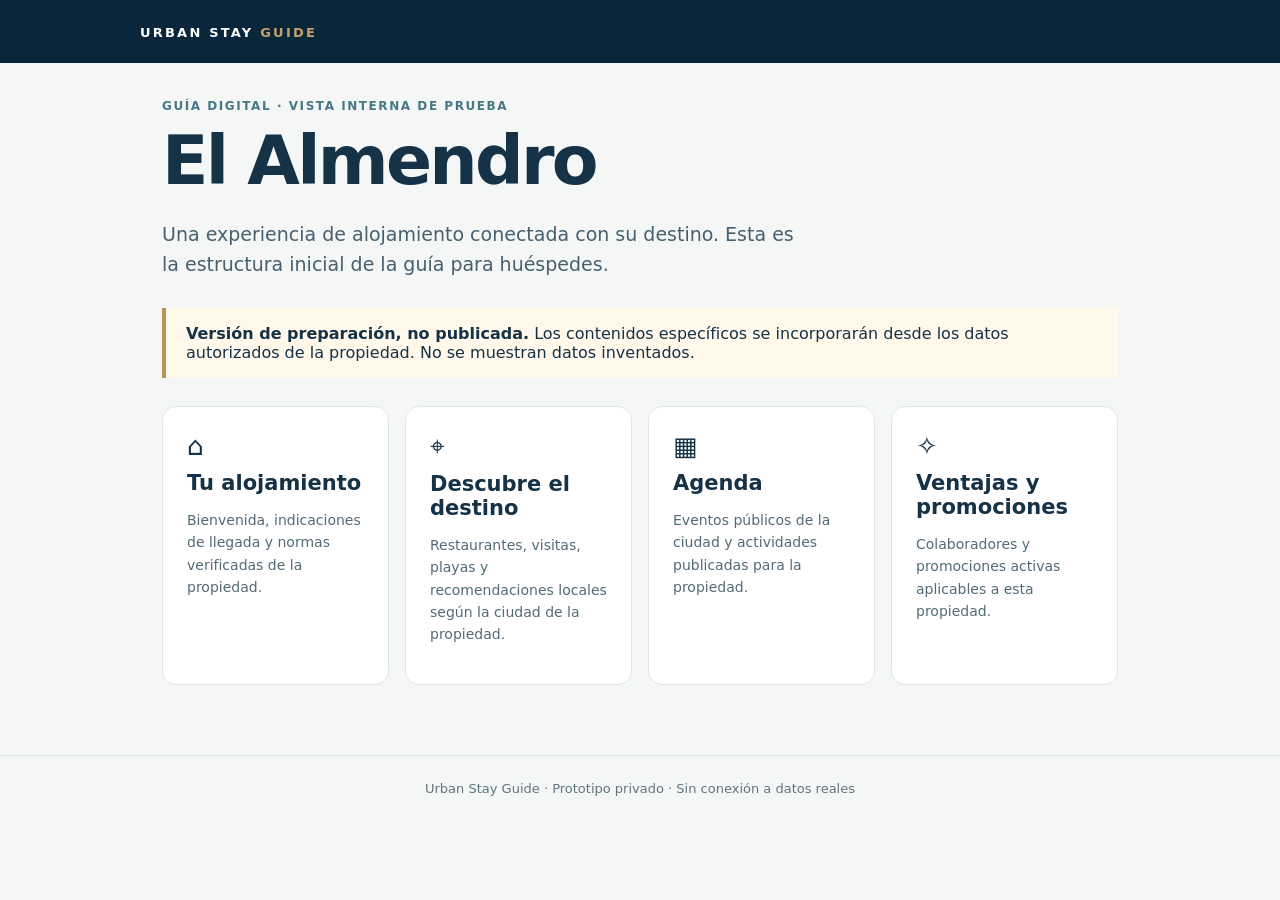
==== guest-guide/el-almendro/index.html @ a0e45cd2 "Add isolated El Almendro guest guide prototype" ====
<!doctype html>
<html lang="es"><head><meta charset="utf-8"><meta name="viewport" content="width=device-width,initial-scale=1">
<meta name="theme-color" content="#09263a"><meta name="robots" content="noindex,nofollow">
<title>El Almendro | Urban Stay Guide · Vista de prueba</title>
<style>
:root{font-family:system-ui,-apple-system,Segoe UI,sans-serif;color:#153247;background:#f5f7f7}*{box-sizing:border-box}body{margin:0}header{background:#09263a;color:white;padding:22px max(22px,calc((100vw - 1000px)/2))}header b{letter-spacing:.17em;font-size:13px}main{max-width:1000px;margin:auto;padding:36px 22px 70px}.eyebrow{color:#477787;text-transform:uppercase;letter-spacing:.13em;font-size:12px;font-weight:700}h1{font-size:clamp(38px,7vw,68px);margin:8px 0 14px;letter-spacing:-.04em}p{line-height:1.6}.lead{max-width:650px;color:#456070;font-size:19px}.notice{padding:16px 20px;border-left:4px solid #bb9257;background:#fff8eb;margin:28px 0}.grid{display:grid;grid-template-columns:repeat(auto-fit,minmax(220px,1fr));gap:16px;margin-top:28px}.card{background:white;border:1px solid #dfe6e9;border-radius:14px;padding:24px;min-height:180px}.card h2{margin:10px 0;font-size:21px}.card p{color:#526b77;font-size:14px}.card span{font-size:26px}footer{border-top:1px solid #dfe6e9;padding:25px;color:#60747e;text-align:center;font-size:13px}
</style></head><body>
<header><b>URBAN STAY <span style="color:#c4a06c">GUIDE</span></b></header>
<main><div class="eyebrow">Guía digital · Vista interna de prueba</div><h1>El Almendro</h1>
<p class="lead">Una experiencia de alojamiento conectada con su destino. Esta es la estructura inicial de la guía para huéspedes.</p>
<div class="notice"><strong>Versión de preparación, no publicada.</strong> Los contenidos específicos se incorporarán desde los datos autorizados de la propiedad. No se muestran datos inventados.</div>
<div class="grid">
<section class="card"><span>⌂</span><h2>Tu alojamiento</h2><p>Bienvenida, indicaciones de llegada y normas verificadas de la propiedad.</p></section>
<section class="card"><span>⌖</span><h2>Descubre el destino</h2><p>Restaurantes, visitas, playas y recomendaciones locales según la ciudad de la propiedad.</p></section>
<section class="card"><span>▦</span><h2>Agenda</h2><p>Eventos públicos de la ciudad y actividades publicadas para la propiedad.</p></section>
<section class="card"><span>✧</span><h2>Ventajas y promociones</h2><p>Colaboradores y promociones activas aplicables a esta propiedad.</p></section>
</div></main><footer>Urban Stay Guide · Prototipo privado · Sin conexión a datos reales</footer>
</body></html>
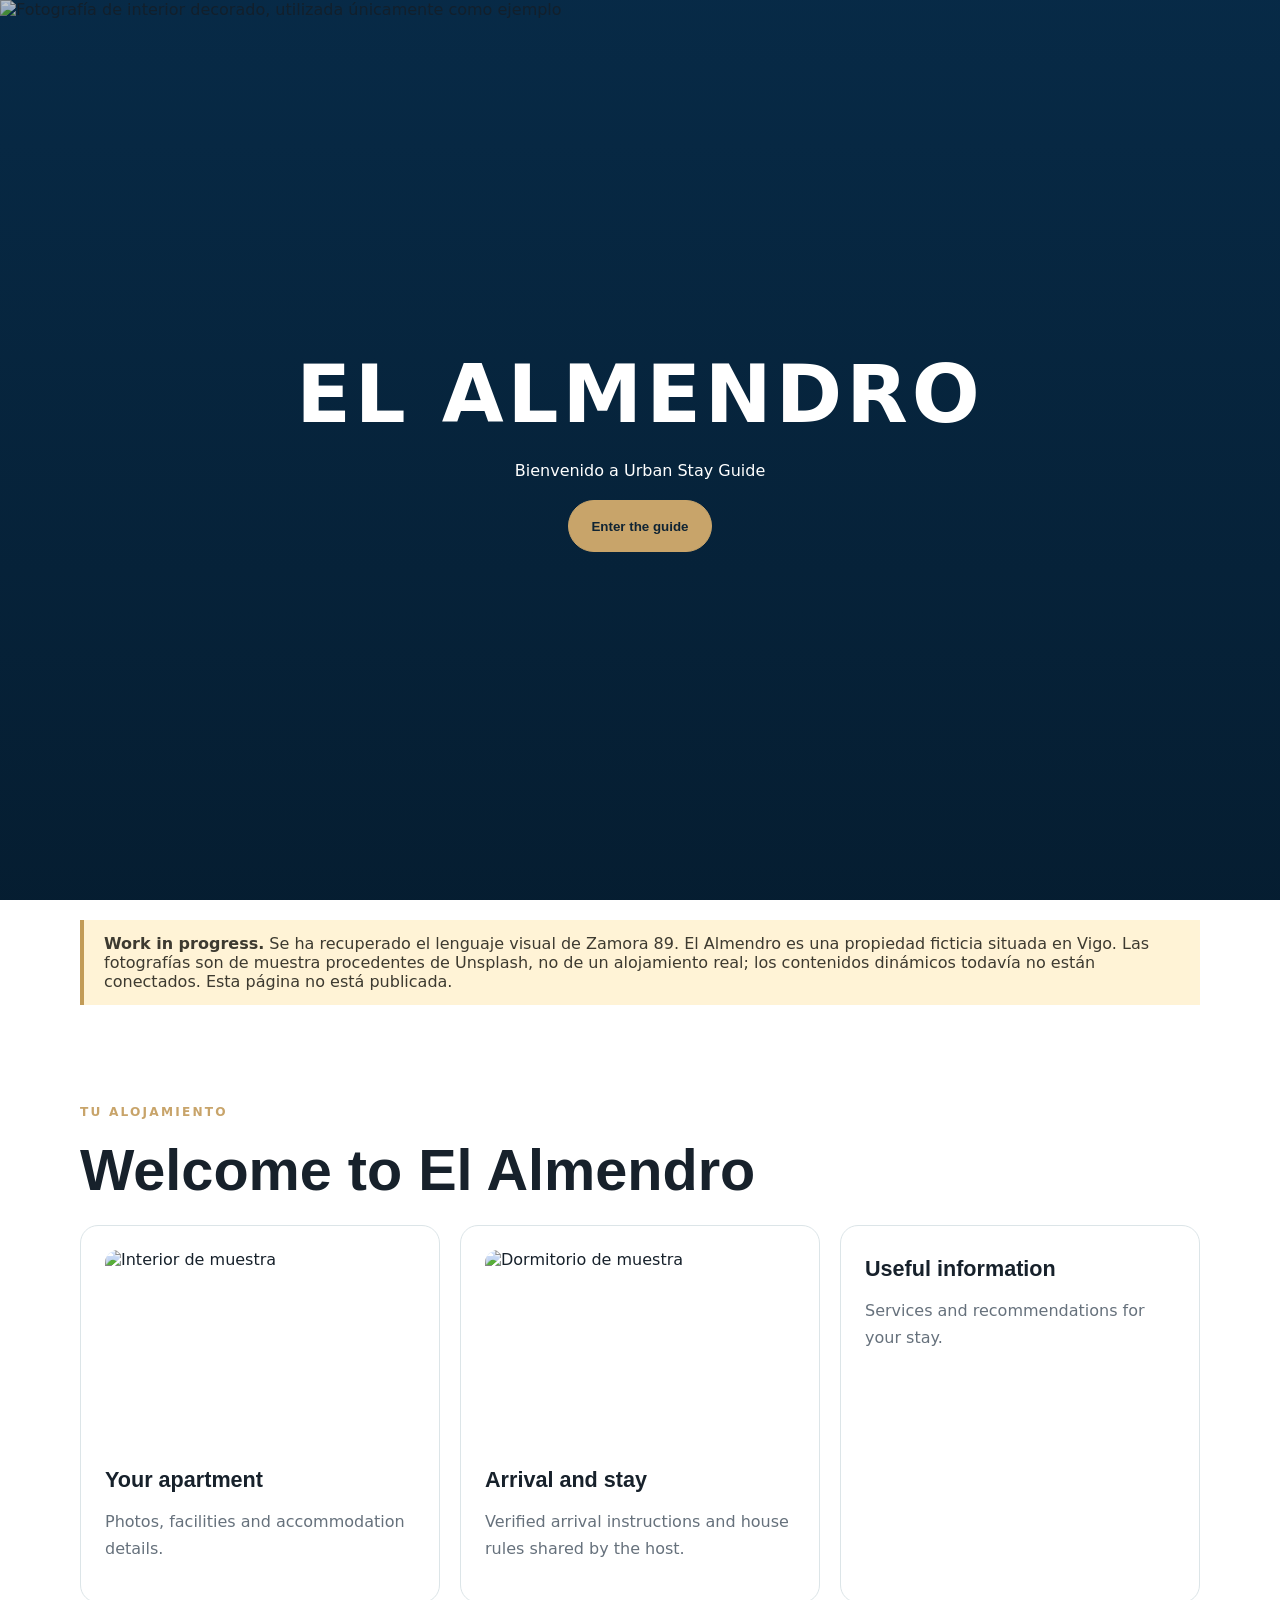
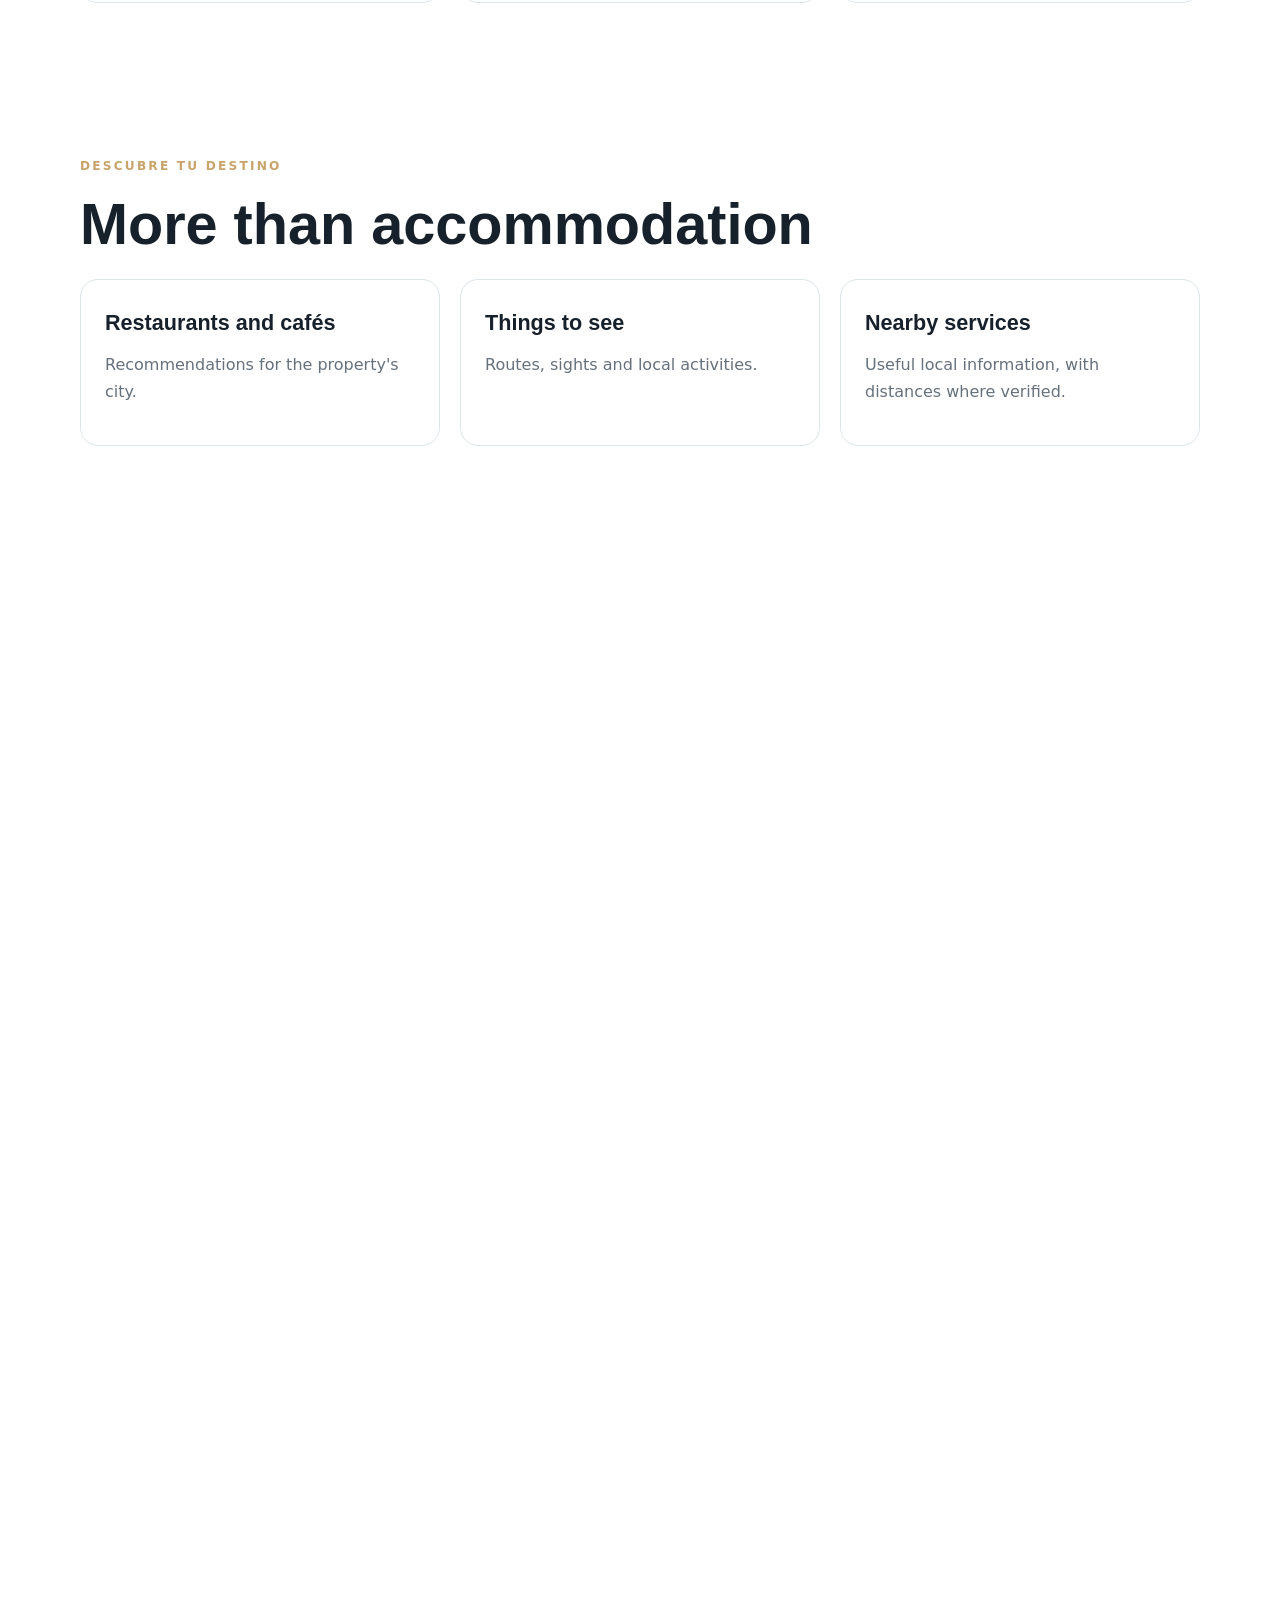
==== commit 0d7ea220: "Use approved El Almendro visual design as folder entrypoint for future property URL" ====
--- a/guest-guide/el-almendro/index.html
+++ b/guest-guide/el-almendro/index.html
@@ -1,18 +1,18 @@
 <!doctype html>
-<html lang="es"><head><meta charset="utf-8"><meta name="viewport" content="width=device-width,initial-scale=1">
-<meta name="theme-color" content="#09263a"><meta name="robots" content="noindex,nofollow">
-<title>El Almendro | Urban Stay Guide · Vista de prueba</title>
-<style>
-:root{font-family:system-ui,-apple-system,Segoe UI,sans-serif;color:#153247;background:#f5f7f7}*{box-sizing:border-box}body{margin:0}header{background:#09263a;color:white;padding:22px max(22px,calc((100vw - 1000px)/2))}header b{letter-spacing:.17em;font-size:13px}main{max-width:1000px;margin:auto;padding:36px 22px 70px}.eyebrow{color:#477787;text-transform:uppercase;letter-spacing:.13em;font-size:12px;font-weight:700}h1{font-size:clamp(38px,7vw,68px);margin:8px 0 14px;letter-spacing:-.04em}p{line-height:1.6}.lead{max-width:650px;color:#456070;font-size:19px}.notice{padding:16px 20px;border-left:4px solid #bb9257;background:#fff8eb;margin:28px 0}.grid{display:grid;grid-template-columns:repeat(auto-fit,minmax(220px,1fr));gap:16px;margin-top:28px}.card{background:white;border:1px solid #dfe6e9;border-radius:14px;padding:24px;min-height:180px}.card h2{margin:10px 0;font-size:21px}.card p{color:#526b77;font-size:14px}.card span{font-size:26px}footer{border-top:1px solid #dfe6e9;padding:25px;color:#60747e;text-align:center;font-size:13px}
-</style></head><body>
-<header><b>URBAN STAY <span style="color:#c4a06c">GUIDE</span></b></header>
-<main><div class="eyebrow">Guía digital · Vista interna de prueba</div><h1>El Almendro</h1>
-<p class="lead">Una experiencia de alojamiento conectada con su destino. Esta es la estructura inicial de la guía para huéspedes.</p>
-<div class="notice"><strong>Versión de preparación, no publicada.</strong> Los contenidos específicos se incorporarán desde los datos autorizados de la propiedad. No se muestran datos inventados.</div>
-<div class="grid">
-<section class="card"><span>⌂</span><h2>Tu alojamiento</h2><p>Bienvenida, indicaciones de llegada y normas verificadas de la propiedad.</p></section>
-<section class="card"><span>⌖</span><h2>Descubre el destino</h2><p>Restaurantes, visitas, playas y recomendaciones locales según la ciudad de la propiedad.</p></section>
-<section class="card"><span>▦</span><h2>Agenda</h2><p>Eventos públicos de la ciudad y actividades publicadas para la propiedad.</p></section>
-<section class="card"><span>✧</span><h2>Ventajas y promociones</h2><p>Colaboradores y promociones activas aplicables a esta propiedad.</p></section>
-</div></main><footer>Urban Stay Guide · Prototipo privado · Sin conexión a datos reales</footer>
-</body></html>+<html lang="es" data-property-slug="el-almendro"><head><meta charset="utf-8"><meta name="viewport" content="width=device-width,initial-scale=1,viewport-fit=cover"><meta name="robots" content="noindex,nofollow"><meta name="theme-color" content="#082f4f"><title>El Almendro · Urban Stay Guide | Vista de prueba</title>
+<link rel="stylesheet" href="styles.css">
+<style>.welcome{background:#082f4f}.welcome>img{position:absolute;inset:0;width:100%;height:100%;object-fit:cover}.hero .preview-photo{width:100%;min-height:340px;object-fit:cover;border-radius:18px;box-shadow:0 18px 40px rgba(8,47,79,.16)}.sample-photo{width:100%;height:205px;object-fit:cover;border-radius:13px;margin-bottom:14px}.photo-caption{font-size:.8rem;color:#687b84}.guide-panel{overflow:hidden}.welcome__content h1{color:#fff}.welcome__content{position:relative}.preview-note{padding:14px 20px;background:#fff3d6;border-left:4px solid #c29b57;color:#3d3a30;margin:20px auto;max-width:1120px}.section{scroll-margin-top:90px}.preview-photo{display:grid;place-items:center;min-height:280px;background:linear-gradient(135deg,#123f5b,#66889b);color:#fff;text-align:center;padding:24px;border-radius:16px}.guide-panel{background:#fff;border:1px solid #dce5e8;border-radius:18px;padding:24px}.guide-panel p{line-height:1.7}.preview-grid{display:grid;grid-template-columns:repeat(auto-fit,minmax(240px,1fr));gap:20px;margin-top:24px}.preview-badge{display:inline-block;background:#fff1d7;color:#694d20;padding:6px 12px;border-radius:99px;font-size:.8rem;font-weight:700}</style>
+</head><body>
+<div class="welcome" id="welcome"><img src="https://images.unsplash.com/photo-1600210492486-724fe5c67fb0?auto=format&fit=crop&w=1600&q=85" alt="Fotografía de interior decorado, utilizada únicamente como ejemplo"><div class="welcome__shade"></div><div class="welcome__content"><div style="font-size:clamp(2rem,8vw,5rem);font-weight:800;letter-spacing:.05em;color:white">EL ALMENDRO</div><p>Bienvenido a Urban Stay Guide</p><button class="button button--gold" id="enterBtn">Entrar en la guía</button></div></div>
+<header class="topbar"><button class="icon-button" id="menuBtn" aria-expanded="false" aria-label="Abrir menú">☰</button><a class="brand" href="#inicio" style="font-weight:800;color:#082f4f;text-decoration:none">URBAN STAY</a><div class="topbar__actions"><label for="guide-language" style="font-size:.8rem">Idioma</label><select id="guide-language" aria-label="Idioma de la guía" style="padding:7px;border-radius:8px"><option value="es">Español</option><option value="en">English</option><option value="fr">Français</option><option value="pt">Português</option><option value="de">Deutsch</option></select><span class="preview-badge">VISTA DE TRABAJO</span></div></header>
+<aside class="drawer" id="drawer" aria-hidden="true"><button class="drawer__close" id="closeMenu" aria-label="Cerrar menú">×</button><nav><a href="#inicio">Inicio</a><a href="#apartamento">El alojamiento</a><a href="#destino">Descubre el destino</a><a href="#eventos">Agenda</a><a href="#colaboradores">Colaboradores</a><a href="#promociones">Promociones</a><a href="#instalar">Instalar la guía</a></nav></aside><div class="scrim" id="scrim"></div>
+<main><section class="hero section" id="inicio"><div class="hero__copy"><span class="eyebrow">VIGO · GALICIA · EL ALMENDRO</span><h1>Tu estancia empieza aquí.</h1><p>Bienvenida, información de tu alojamiento, recomendaciones del destino y ventajas para huéspedes, todo en un mismo lugar.</p><div class="hero__actions"><a class="button" href="#apartamento">Explorar la guía</a></div></div><img class="preview-photo" src="https://images.unsplash.com/photo-1600210492486-724fe5c67fb0?auto=format&fit=crop&w=1600&q=85" alt="Salón de muestra para una propiedad ficticia"></section>
+<div class="preview-note"><strong>Vista de trabajo.</strong> Se ha recuperado el lenguaje visual de Zamora 89. El Almendro es una propiedad ficticia situada en Vigo. Las fotografías son de muestra procedentes de Unsplash, no de un alojamiento real; los contenidos dinámicos todavía no están conectados. Esta página no está publicada.</div>
+<section class="section" id="apartamento"><span class="eyebrow">TU ALOJAMIENTO</span><h2>Bienvenido a El Almendro</h2><div class="preview-grid"><article class="guide-panel"><img class="sample-photo" src="https://images.unsplash.com/photo-1600607687920-4e2a09cf159d?auto=format&fit=crop&w=1100&q=85" alt="Interior de muestra"><h3>Tu alojamiento</h3><p>Fotografías, instalaciones e información propia del alojamiento.</p></article><article class="guide-panel"><img class="sample-photo" src="https://images.unsplash.com/photo-1616594039964-ae9021a400a0?auto=format&fit=crop&w=1100&q=85" alt="Dormitorio de muestra"><h3>Llegada y estancia</h3><p>Indicaciones y normas verificadas que el propietario decida publicar.</p></article><article class="guide-panel"><h3>Información útil</h3><p>Servicios y recomendaciones para disfrutar de la estancia.</p></article></div></section>
+<section class="section" id="destino"><span class="eyebrow">DESCUBRE TU DESTINO</span><h2>Mucho más que un alojamiento</h2><div class="preview-grid"><article class="guide-panel"><h3>Restaurantes y cafeterías</h3><p>Recomendaciones vinculadas a la ciudad real de la propiedad.</p></article><article class="guide-panel"><h3>Qué visitar</h3><p>Rutas, lugares de interés y actividades locales.</p></article><article class="guide-panel"><h3>Servicios cercanos</h3><p>Información útil para el huésped, con distancias cuando estén verificadas.</p></article></div></section>
+<section class="section" id="eventos"><span class="eyebrow">AGENDA URBAN STAY</span><h2>Qué hacer durante tu estancia</h2><div class="guide-panel"><h3>Eventos de la ciudad · Ticketmaster · Eventos del propietario</h3><p>Este apartado mostrará eventos publicados de Vigo y del propietario cuando el canal público esté disponible. <a href="https://www.turismodevigo.org/es/agenda" target="_blank" rel="noopener noreferrer">Consultar agenda oficial de Vigo ↗</a></p></div></section>
+<section class="section" id="colaboradores"><span class="eyebrow">COLABORADORES</span><h2>Descubre nuestros colaboradores</h2><div class="guide-panel"><p>Colaboradores publicados de El Almendro y acuerdos Urban Stay aplicables a Vigo, Galicia o España.</p></div></section>
+<section class="section" id="promociones"><span class="eyebrow">VENTAJAS PARA HUÉSPEDES</span><h2>Promociones y experiencias</h2><div class="guide-panel"><p>Ofertas publicadas, activas y vigentes, únicamente cuando correspondan a El Almendro.</p></div></section>
+<section class="section" id="instalar"><span class="eyebrow">EN TU MÓVIL</span><h2>Tu guía, siempre a mano</h2><div class="guide-panel"><p>La instalación como aplicación se habilitará tras configurar y probar la versión publicada.</p></div></section>
+</main><footer><p>El Almendro · Urban Stay Guide</p><small>Versión de trabajo · No publicada</small><a href="#inicio">Volver arriba</a></footer>
+<script>const welcome=document.getElementById('welcome'),drawer=document.getElementById('drawer'),scrim=document.getElementById('scrim');document.getElementById('enterBtn').addEventListener('click',()=>welcome.classList.add('is-hidden'));function toggle(open){drawer.classList.toggle('is-open',open);scrim.classList.toggle('is-visible',open);drawer.setAttribute('aria-hidden',String(!open))}document.getElementById('menuBtn').addEventListener('click',()=>toggle(true));document.getElementById('closeMenu').addEventListener('click',()=>toggle(false));scrim.addEventListener('click',()=>toggle(false));drawer.querySelectorAll('a').forEach(a=>a.addEventListener('click',()=>toggle(false)));</script><script src="guide-languages.js"></script><script src="public-guide-adapter.js"></script></body></html>
--- a/guest-guide/el-almendro/styles.css
+++ b/guest-guide/el-almendro/styles.css
@@ -0,0 +1,149 @@
+:root{--blue:#082f4f;--blue2:#0f4d70;--gold:#c8a46a;--ink:#17212b;--muted:#66717c;--paper:#fff;--tint:#f3f6f7;--line:#dfe5e8;--radius:22px;--shadow:0 18px 50px rgba(8,47,79,.13)}*{box-sizing:border-box}html{scroll-behavior:smooth}body{margin:0;font-family:Inter,system-ui,sans-serif;color:var(--ink);background:var(--paper)}img{display:block;max-width:100%}a{color:inherit;text-decoration:none}button,a{touch-action:manipulation}.section{padding:76px max(20px,calc((100vw - 1120px)/2))}.section--compact{padding-top:30px;padding-bottom:30px}.section--tint{background:var(--tint)}.eyebrow{font-size:.76rem;letter-spacing:.18em;font-weight:800;color:var(--gold)}h1,h2,h3{font-family:Manrope,sans-serif;margin:.35em 0;line-height:1.06}h1{font-size:clamp(2.5rem,7vw,5.7rem)}h2{font-size:clamp(2rem,5vw,3.6rem)}h3{font-size:1.35rem}p{line-height:1.7;color:var(--muted)}.center{text-align:center}.muted{color:var(--muted)}.button{display:inline-flex;align-items:center;justify-content:center;min-height:52px;padding:0 22px;border-radius:999px;background:var(--blue);color:#fff;font-weight:800;border:1px solid var(--blue);cursor:pointer}.button--outline{background:transparent;color:var(--blue)}.button--gold{background:var(--gold);border-color:var(--gold);color:#102433}.button--small{min-height:42px;font-size:.88rem}.topbar{position:sticky;top:0;z-index:30;height:66px;display:flex;align-items:center;justify-content:space-between;padding:0 18px;background:rgba(255,255,255,.9);backdrop-filter:blur(18px);border-bottom:1px solid rgba(8,47,79,.08)}.brand img{width:46px;height:46px;object-fit:contain}.icon-button{width:44px;height:44px;border:0;background:transparent;font-size:1.45rem;color:var(--blue);display:grid;place-items:center}.welcome{position:fixed;inset:0;z-index:100;background:var(--blue);display:grid;place-items:center;transition:.65s ease}.welcome.is-hidden{opacity:0;visibility:hidden}.welcome>img{position:absolute;inset:0;width:100%;height:100%;object-fit:cover}.welcome__shade{position:absolute;inset:0;background:linear-gradient(180deg,rgba(5,27,45,.25),rgba(5,27,45,.88))}.welcome__content{position:relative;z-index:1;text-align:center;color:#fff;padding:30px}.welcome__content p{color:#fff}.welcome__logo{width:min(78vw,380px);margin:auto;filter:drop-shadow(0 10px 30px rgba(0,0,0,.25))}.drawer{position:fixed;z-index:70;inset:0 auto 0 0;width:min(86vw,380px);background:var(--blue);color:#fff;padding:80px 34px;transform:translateX(-102%);transition:.3s}.drawer.is-open{transform:none}.drawer nav{display:grid;gap:22px}.drawer nav a{font-size:1.25rem;font-weight:800}.drawer__close{position:absolute;right:20px;top:16px;border:0;background:transparent;color:#fff;font-size:2.2rem}.scrim{position:fixed;z-index:60;inset:0;background:rgba(0,0,0,.42);opacity:0;visibility:hidden;transition:.3s}.scrim.is-visible{opacity:1;visibility:visible}.hero{min-height:calc(100svh - 66px);display:grid;grid-template-columns:1fr 1fr;gap:48px;align-items:center;background:linear-gradient(135deg,#f7f9fa 55%,#e8f0f3)}.hero__copy p{max-width:590px;font-size:1.08rem}.hero__actions,.action-row{display:flex;gap:12px;flex-wrap:wrap;margin-top:24px}.hero>img{width:100%;height:min(54vh,560px);object-fit:cover;border-radius:28px;box-shadow:var(--shadow)}.quick-grid{display:grid;grid-template-columns:repeat(4,1fr);gap:15px}.quick-card{padding:24px;border:1px solid var(--line);border-radius:var(--radius);display:grid;gap:7px;background:#fff;transition:.2s}.quick-card:hover{transform:translateY(-3px);box-shadow:var(--shadow)}.quick-card>span{font-size:1.6rem;color:var(--gold)}.quick-card small{color:var(--muted)}.section-heading{max-width:760px;margin:0 auto 38px;text-align:center}.facts{display:grid;grid-template-columns:repeat(4,1fr);gap:12px;max-width:820px;margin:0 auto 28px}.facts div{text-align:center;padding:22px;border-radius:18px;background:var(--tint)}.facts strong{display:block;font:800 1.8rem Manrope;color:var(--blue)}.facts span{font-size:.86rem;color:var(--muted)}.action-row{justify-content:center}.subheading{text-align:center;margin-top:58px}.gallery{display:grid;grid-template-columns:repeat(3,1fr);gap:18px}.photo-card{border-radius:var(--radius);overflow:hidden;background:#fff;box-shadow:0 10px 30px rgba(8,47,79,.09)}.photo-card img{width:100%;height:210px;object-fit:cover}.photo-card div{display:flex;justify-content:space-between;gap:10px;padding:18px}.photo-card span{font-size:.86rem;color:var(--muted)}.split-feature{margin-top:56px;display:grid;grid-template-columns:1.2fr .8fr;gap:38px;align-items:center;background:var(--blue);color:#fff;border-radius:30px;overflow:hidden}.split-feature img{width:100%;height:360px;object-fit:cover}.split-feature>div{padding:34px}.checklist{columns:2;padding:0;list-style:none}.checklist li{margin:10px 0}.checklist li:before{content:'✓';color:var(--gold);margin-right:8px}.info-panels{display:grid;grid-template-columns:1fr 1fr;gap:18px;margin-top:22px}.info-panel{padding:30px;border:1px solid var(--line);border-radius:var(--radius)}.panel-icon{font-size:1.8rem;color:var(--gold)}.destination-grid{display:grid;grid-template-columns:repeat(3,1fr);gap:16px}.destination-grid a,.restaurant-list a{padding:25px;border-radius:var(--radius);background:#fff;border:1px solid var(--line);display:grid;gap:7px}.destination-grid span,.restaurant-list span{color:var(--muted)}em{font-style:normal;color:var(--blue2);font-weight:800;font-size:.86rem}.restaurant-list{display:grid;grid-template-columns:repeat(3,1fr);gap:14px}.service-grid{display:grid;grid-template-columns:repeat(2,1fr);gap:14px}.service-card{display:grid;grid-template-columns:48px 1fr auto;align-items:center;gap:14px;padding:20px;background:#fff;border:1px solid var(--line);border-radius:20px}.service-card>span{width:48px;height:48px;border-radius:16px;background:var(--tint);display:grid;place-items:center;font-weight:900;color:var(--blue)}.service-card small{display:block;color:var(--muted);margin-top:4px}.service-card--featured{border-color:var(--gold);box-shadow:0 10px 26px rgba(200,164,106,.18)}.checkout-list{max-width:760px;margin:auto;display:grid;gap:12px}.checkout-list label{padding:20px;border:1px solid var(--line);border-radius:18px}.checkout-list input{width:20px;height:20px;margin-right:10px;vertical-align:middle}.experience{display:grid;grid-template-columns:1fr 1fr;gap:45px;align-items:center;background:var(--blue);color:#fff}.experience>img{height:390px;width:100%;object-fit:cover;border-radius:24px}.experience p{color:#d9e5eb}.text-link{display:block;margin-top:18px;text-decoration:underline;color:#fff}.whatsapp-float{position:fixed;z-index:25;right:18px;bottom:18px;width:58px;height:58px;border-radius:50%;display:grid;place-items:center;background:#25d366;color:#fff;font-weight:900;box-shadow:0 12px 28px rgba(0,0,0,.2)}.install-button{position:fixed;z-index:24;left:18px;bottom:18px;border:0;border-radius:999px;background:var(--gold);padding:14px 18px;font-weight:800}.install-button[hidden]{display:none}footer{padding:45px 20px;text-align:center;background:#061f33;color:#fff}footer img{width:60px;margin:auto}footer div{display:flex;justify-content:center;gap:18px}footer p{color:#c8d4dc}@media(max-width:820px){.section{padding:58px 18px}.hero{grid-template-columns:1fr;padding-top:42px}.hero>img{height:38vh}.quick-grid,.facts{grid-template-columns:1fr 1fr}.gallery,.destination-grid,.restaurant-list{grid-template-columns:1fr 1fr}.split-feature,.experience{grid-template-columns:1fr}.split-feature img,.experience>img{height:270px}.service-grid{grid-template-columns:1fr}}@media(max-width:540px){h1{font-size:2.65rem}.quick-grid,.gallery,.destination-grid,.restaurant-list{grid-template-columns:1fr}.photo-card img{height:190px}.service-card{grid-template-columns:44px 1fr}.service-card em{grid-column:2}.facts{gap:8px}.facts div{padding:16px 6px}.facts strong{font-size:1.35rem}.action-row .button{flex:1}.checklist{columns:1}.welcome__logo{width:88vw}}
+
+/* v3.0 final refinements */
+html{scroll-padding-top:82px;scroll-behavior:smooth}body{overflow-x:hidden}.section{content-visibility:auto;contain-intrinsic-size:800px}.hero,.welcome{content-visibility:visible}.topbar{box-shadow:0 8px 30px rgba(8,47,79,.06)}.button{transition:transform .18s ease,box-shadow .18s ease,background .18s ease}.button:hover{transform:translateY(-2px);box-shadow:0 10px 24px rgba(8,47,79,.16)}.button:focus-visible,a:focus-visible,button:focus-visible{outline:3px solid rgba(200,164,106,.65);outline-offset:3px}.quick-card,.destination-grid a,.restaurant-list a,.service-card,.photo-card{transition:transform .2s ease,box-shadow .2s ease,border-color .2s ease}.destination-grid a:hover,.restaurant-list a:hover,.service-card:hover,.photo-card:hover{transform:translateY(-3px);box-shadow:var(--shadow);border-color:rgba(200,164,106,.55)}.wifi-panel{grid-column:1/-1;display:grid;grid-template-columns:1fr auto;align-items:center;gap:34px;background:linear-gradient(135deg,#fff,#f2f7f9);border-color:rgba(8,47,79,.14)}.wifi-data{display:grid;grid-template-columns:1fr 1fr;gap:12px;margin:20px 0}.wifi-data div{padding:14px 16px;border:1px solid var(--line);border-radius:16px;background:#fff}.wifi-data dt{font-size:.78rem;text-transform:uppercase;letter-spacing:.08em;color:var(--muted);font-weight:800}.wifi-data dd{margin:6px 0 0;color:var(--blue);font-weight:800;overflow-wrap:anywhere}.wifi-actions{display:flex;gap:10px;flex-wrap:wrap}.wifi-note{font-size:.88rem;margin-bottom:0}.wifi-qr{width:190px;height:190px;border-radius:18px;padding:10px;background:#fff;box-shadow:0 12px 30px rgba(8,47,79,.12)}.toast{position:fixed;left:50%;bottom:24px;z-index:120;transform:translate(-50%,25px);opacity:0;pointer-events:none;background:#061f33;color:#fff;padding:12px 18px;border-radius:999px;font-weight:700;box-shadow:0 14px 35px rgba(0,0,0,.25);transition:.25s}.toast.is-visible{opacity:1;transform:translate(-50%,0)}noscript{display:block;padding:12px;text-align:center;background:#fff3cd;color:#664d03}.photo-card img{transition:transform .45s ease}.photo-card:hover img{transform:scale(1.025)}@media (prefers-reduced-motion:reduce){html{scroll-behavior:auto}*,*:before,*:after{animation-duration:.01ms!important;transition-duration:.01ms!important}}@media(max-width:700px){.wifi-panel{grid-template-columns:1fr}.wifi-qr{width:170px;height:170px;margin:auto}.wifi-data{grid-template-columns:1fr}.hero{min-height:auto}.hero>img{height:300px}.section-heading{margin-bottom:28px}}@media(max-width:540px){.hero>img{height:245px;border-radius:20px}.welcome__content{padding:20px}.wifi-actions .button{width:100%}}
+
+/* Zamora 89 beta */
+.brand--text{font:800 1.15rem Manrope,sans-serif;letter-spacing:.08em;color:var(--blue);border:2px solid var(--blue);border-radius:10px;padding:7px 9px}.wordmark{display:grid;justify-items:center;color:#fff;margin-bottom:18px}.wordmark b{font:800 clamp(4rem,16vw,8rem) Manrope,sans-serif;line-height:.85;letter-spacing:-.08em}.wordmark span{font:800 clamp(1.35rem,5vw,2.3rem) Manrope,sans-serif;letter-spacing:.18em;margin-top:18px}.wordmark small{font-weight:700;letter-spacing:.22em;margin-top:8px}.footer-mark{width:62px;height:62px;border:2px solid #fff;border-radius:16px;display:grid;place-items:center;margin:0 auto 16px;font:800 1.2rem Manrope,sans-serif}.wellness{margin-top:28px}.wellness p{color:#d9e5eb}.gallery--baths{grid-template-columns:repeat(4,1fr)}@media(max-width:820px){.gallery--baths{grid-template-columns:repeat(2,1fr)}}@media(max-width:540px){.gallery--baths{grid-template-columns:1fr}}
+
+/* v0.2 · cierre y valoración */
+.section--review{padding-top:clamp(3rem,8vw,7rem);padding-bottom:clamp(3rem,8vw,7rem);background:#082f4f;color:#fff}
+.review-panel{max-width:880px;margin:0 auto;text-align:center;padding:clamp(2rem,6vw,4.5rem);border:1px solid rgba(255,255,255,.18);border-radius:28px;background:rgba(255,255,255,.06)}
+.review-panel h2{margin:.6rem 0 1rem;font-size:clamp(2rem,5vw,4rem);line-height:1.05}
+.review-panel>p{max-width:650px;margin-left:auto;margin-right:auto;color:rgba(255,255,255,.82)}
+.review-actions{display:flex;flex-wrap:wrap;gap:1rem;align-items:center;justify-content:center;margin-top:2rem}
+.review-actions .text-link{color:#fff;text-decoration:underline;text-underline-offset:5px;font-weight:700;padding:.8rem 1rem}
+.review-note{font-size:.9rem;margin-top:1.5rem!important;color:rgba(255,255,255,.65)!important}
+@media(max-width:640px){.review-actions{flex-direction:column}.review-actions .button,.review-actions .text-link{width:100%;text-align:center}}
+
+/* v1.2 · distancias, tiempos y precios */
+.route-meta{display:flex;flex-wrap:wrap;gap:7px;margin-top:7px}.route-meta b{font-size:.76rem;line-height:1.25;color:var(--blue);background:var(--tint);border:1px solid var(--line);border-radius:999px;padding:7px 10px}.section--tint .route-meta b{background:#fff}.restaurant-list--details a,.travel-grid a{min-height:190px;align-content:start}.restaurant-list--details em,.travel-grid em{margin-top:auto;padding-top:8px}.estimate-note{max-width:850px;margin:24px auto 0;text-align:center;font-size:.86rem}.restaurant-list--details strong,.travel-grid strong{font-size:1.08rem}@media(max-width:540px){.restaurant-list--details a,.travel-grid a{min-height:auto}.route-meta{gap:6px}.route-meta b{font-size:.73rem}}
+
+
+/* v2.0 local premium preview */
+.section--arrival{background:linear-gradient(180deg,#fff 0%,#f7f4ee 100%)}
+.arrival-grid{display:grid;grid-template-columns:1.15fr .85fr;grid-template-rows:repeat(2,minmax(220px,310px));gap:18px}
+.arrival-card{position:relative;margin:0;border-radius:26px;overflow:hidden;background:#082f4f;box-shadow:var(--shadow)}
+.arrival-card--large{grid-row:span 2}.arrival-card--wide{display:none}
+.arrival-card img{width:100%;height:100%;object-fit:cover;transition:transform .45s ease}
+.arrival-card:hover img{transform:scale(1.025)}
+.arrival-card figcaption{position:absolute;left:0;right:0;bottom:0;padding:55px 22px 20px;color:#fff;background:linear-gradient(transparent,rgba(3,22,38,.9))}
+.arrival-card figcaption strong,.arrival-card figcaption span{display:block}
+.arrival-card figcaption span{font-size:.9rem;opacity:.85;margin-top:5px}
+.wifi-photo{display:grid;gap:14px;width:min(100%,620px);margin:auto;padding:16px;border:1px solid var(--line);border-radius:28px;background:#fff;box-shadow:var(--shadow);cursor:zoom-in;font:800 1rem Inter;color:var(--blue)}
+.wifi-photo img{width:100%;max-height:620px;object-fit:contain;border-radius:18px}
+.wifi-photo span{padding:4px 10px 10px}
+.lightbox{position:fixed;inset:0;z-index:200;display:grid;place-items:center;padding:22px;background:rgba(3,18,30,.94);opacity:0;visibility:hidden;transition:.25s}
+.lightbox.is-open{opacity:1;visibility:visible}
+.lightbox img{max-width:min(94vw,760px);max-height:90vh;border-radius:20px;box-shadow:0 25px 80px rgba(0,0,0,.45)}
+.lightbox__close{position:fixed;right:18px;top:14px;width:48px;height:48px;border:0;border-radius:50%;background:#fff;color:#082f4f;font-size:2rem;cursor:pointer}
+.brand img{border-radius:50%}
+footer img{width:82px;border-radius:50%;margin:0 auto 14px}
+@media(max-width:820px){
+  .arrival-grid{grid-template-columns:1fr 1fr;grid-template-rows:340px 230px 230px}
+  .arrival-card--large{grid-column:1/-1;grid-row:auto}
+  .arrival-card--wide{display:block;grid-column:1/-1}
+}
+@media(max-width:540px){
+  .arrival-grid{display:grid;grid-template-columns:1fr;grid-template-rows:none}
+  .arrival-card,.arrival-card--large,.arrival-card--wide{display:block;grid-column:auto;grid-row:auto;height:270px}
+  .arrival-card--large{height:430px}
+}
+
+.wifi-qr-grid{display:grid;grid-template-columns:repeat(2,minmax(0,1fr));gap:22px;max-width:820px;margin:0 auto}
+.wifi-qr-card{text-align:center;padding:28px;border:1px solid var(--line);border-radius:26px;background:#fff;box-shadow:var(--shadow)}
+.wifi-qr-card h3{margin:.35rem 0 1rem}
+.wifi-qr-card small{display:block;color:var(--muted);margin-top:10px}
+.wifi-qr-button{width:min(100%,300px);aspect-ratio:1;border:0;background:#fff;padding:12px;border-radius:20px;cursor:zoom-in}
+.wifi-qr-button img{width:100%;height:100%;object-fit:contain}
+@media(max-width:640px){.wifi-qr-grid{grid-template-columns:1fr}}
+
+/* v2.1 prueba: portal único y WiFi limpio */
+.arrival-approved{max-width:1120px;margin:0 auto;border-radius:28px;overflow:hidden;box-shadow:var(--shadow);background:#061f33}
+.arrival-approved img{width:100%;height:auto;display:block}
+.wifi-clean-card{max-width:900px;margin:0 auto;display:grid;grid-template-columns:1fr 310px;align-items:center;gap:34px;padding:34px;border:1px solid var(--line);border-radius:28px;background:#fff;box-shadow:var(--shadow)}
+.wifi-clean-info{display:grid;gap:18px;align-content:center}
+.wifi-icon{width:58px;height:58px;border-radius:18px;display:grid;place-items:center;background:var(--blue);color:var(--gold);font-size:2rem;font-weight:900}
+.wifi-field small{display:block;color:var(--gold);font-size:.72rem;letter-spacing:.16em;font-weight:800;margin-bottom:7px}
+.wifi-field strong{display:block;color:var(--blue);font:800 clamp(1.05rem,3vw,1.45rem) Manrope,sans-serif;overflow-wrap:anywhere}
+.wifi-divider{height:1px;background:linear-gradient(90deg,var(--gold),rgba(200,164,106,0))}
+.wifi-clean-info .button{justify-self:start}
+.wifi-clean-qr{border:0;background:#fff;padding:15px;border-radius:22px;cursor:zoom-in;box-shadow:0 12px 30px rgba(8,47,79,.12);color:var(--blue);font-weight:800}
+.wifi-clean-qr img{width:100%;aspect-ratio:1;object-fit:contain}
+.wifi-clean-qr span{display:block;padding:9px 4px 2px}
+@media(max-width:760px){.wifi-clean-card{grid-template-columns:1fr;padding:24px}.wifi-clean-qr{width:min(100%,320px);margin:auto}.wifi-clean-info .button{width:100%}}
+
+
+/* Release 2.0 · instalación Android e iPhone */
+.section--install{background:linear-gradient(145deg,#061f33,#0b3e63);color:#fff}
+.section--install .section-heading p{color:#d8e4eb}
+.install-grid{display:grid;grid-template-columns:repeat(2,minmax(0,1fr));gap:20px;max-width:960px;margin:0 auto}
+.install-card{padding:32px;border-radius:28px;background:rgba(255,255,255,.08);border:1px solid rgba(255,255,255,.18);backdrop-filter:blur(12px)}
+.install-card h3{font-size:1.55rem;margin:.55rem 0 1rem}
+.install-card ol{padding-left:1.25rem;color:#e7eef2;line-height:1.75;min-height:185px}
+.install-card li+li{margin-top:.4rem}
+.install-card__icon{width:58px;height:58px;display:grid;place-items:center;border-radius:18px;background:var(--gold);color:#102433;font:800 1.45rem Manrope;margin-bottom:22px}
+.install-card .button--outline{border-color:#fff;color:#fff}
+.install-card .button--outline:hover{background:#fff;color:var(--blue)}
+.install-status{font-size:.82rem;color:#c8d6de;margin:.8rem 0 0}
+.install-benefits{display:flex;justify-content:center;gap:10px;flex-wrap:wrap;margin:28px auto 0}
+.install-benefits span{padding:9px 14px;border:1px solid rgba(255,255,255,.2);border-radius:999px;color:#e7eef2;font-size:.84rem}
+.install-modal{position:fixed;inset:0;z-index:210;display:grid;place-items:center;padding:20px;background:rgba(3,18,30,.82);opacity:0;visibility:hidden;transition:.25s}
+.install-modal.is-open{opacity:1;visibility:visible}
+.install-modal__panel{position:relative;width:min(100%,620px);max-height:90vh;overflow:auto;padding:34px;border-radius:28px;background:#fff;color:var(--ink);box-shadow:0 30px 90px rgba(0,0,0,.35)}
+.install-modal__close{position:absolute;right:14px;top:12px;width:44px;height:44px;border:0;border-radius:50%;font-size:1.8rem;background:var(--tint);color:var(--blue);cursor:pointer}
+.iphone-steps{list-style:none;padding:0;margin:24px 0 0;display:grid;gap:14px;counter-reset:step}
+.iphone-steps li{counter-increment:step;position:relative;padding:18px 18px 18px 62px;border:1px solid var(--line);border-radius:18px}
+.iphone-steps li:before{content:counter(step);position:absolute;left:16px;top:16px;width:32px;height:32px;display:grid;place-items:center;border-radius:50%;background:var(--blue);color:#fff;font-weight:800}
+.iphone-steps strong,.iphone-steps span{display:block}
+.iphone-steps span{margin-top:4px;color:var(--muted);font-size:.9rem}
+footer small{display:block;color:#9fb3c0;margin-top:6px}
+@media(max-width:760px){.install-grid{grid-template-columns:1fr}.install-card ol{min-height:auto}.install-card .button{width:100%}}
+
+
+/* Único cambio posterior a Release 2.0: apartado de aparcamiento */
+.section--parking{background:#f7f8f8}
+.parking-guide{margin:0 auto;max-width:1180px;border-radius:24px;overflow:hidden;background:#fff;box-shadow:0 18px 50px rgba(8,47,79,.12);border:1px solid rgba(8,47,79,.08)}
+.parking-guide img{display:block;width:100%;height:auto}
+.parking-actions{display:flex;justify-content:center;gap:12px;flex-wrap:wrap;margin:24px auto 0}
+.parking-note{max-width:920px;margin:18px auto 0;padding:16px 18px;border-radius:16px;background:#eef5fa;color:#17364d;text-align:center}
+@media(max-width:700px){
+  .parking-guide{border-radius:16px}
+  .parking-actions .button{width:100%;text-align:center}
+  .parking-note{text-align:left}
+}
+
+
+/* Release 2.1 final: único añadido estructural, Eventos en Vigo */
+.section--events{background:linear-gradient(180deg,#fff,#f3f6f7)}
+.events-grid{display:grid;grid-template-columns:repeat(4,minmax(0,1fr));gap:16px}
+.event-card{min-height:230px;padding:26px;border:1px solid var(--line);border-radius:24px;background:#fff;display:flex;flex-direction:column;gap:9px;transition:transform .2s ease,box-shadow .2s ease,border-color .2s ease}
+.event-card:hover{transform:translateY(-3px);box-shadow:var(--shadow);border-color:rgba(200,164,106,.55)}
+.event-card--featured{background:var(--blue);color:#fff;border-color:var(--blue)}
+.event-card--featured small{color:#d9e5eb}
+.event-card--featured em{color:#f3cf91}
+.event-card__icon{font-size:2rem;margin-bottom:8px}
+.event-card strong{font:800 1.14rem Manrope,sans-serif}
+.event-card small{color:var(--muted);line-height:1.5}
+.event-card em{margin-top:auto}
+.events-note{max-width:860px;margin:22px auto 0;text-align:center;font-size:.9rem}
+@media(max-width:900px){.events-grid{grid-template-columns:repeat(2,minmax(0,1fr))}}
+@media(max-width:540px){.events-grid{grid-template-columns:1fr}.event-card{min-height:auto}}
+
+
+/* Ajuste final: eventos próximos con fecha */
+.events-grid--upcoming{grid-template-columns:repeat(3,minmax(0,1fr))}
+.events-grid--upcoming .event-card{min-height:210px;display:grid;grid-template-columns:auto 1fr;align-items:start;column-gap:16px}
+.events-grid--upcoming .event-card em{grid-column:1/-1}
+.event-date{width:64px;min-height:72px;border-radius:18px;background:var(--tint);display:grid;place-items:center;padding:8px;color:var(--blue);text-align:center}
+.event-date b{font:800 1.3rem Manrope,sans-serif;line-height:1}
+.event-date small{font-size:.7rem;letter-spacing:.12em;font-weight:800}
+.event-card--featured .event-date{background:var(--gold);color:#102433}
+.events-grid--upcoming .event-card div strong,
+.events-grid--upcoming .event-card div small{display:block}
+.events-grid--upcoming .event-card div small{margin-top:7px}
+@media(max-width:900px){.events-grid--upcoming{grid-template-columns:repeat(2,minmax(0,1fr))}}
+@media(max-width:540px){.events-grid--upcoming{grid-template-columns:1fr}}
+
+/* Selector de idiomas · versión final multilingüe */
+.topbar__actions{display:flex;align-items:center;gap:4px}.language-picker{position:relative}.language-toggle{height:40px;display:flex;align-items:center;gap:7px;padding:0 11px;border:1px solid var(--line);border-radius:999px;background:#fff;color:var(--blue);font-weight:800;cursor:pointer}.language-menu{position:absolute;z-index:90;right:0;top:48px;min-width:180px;padding:8px;border:1px solid var(--line);border-radius:18px;background:#fff;box-shadow:0 18px 50px rgba(8,47,79,.18);opacity:0;visibility:hidden;transform:translateY(-6px);transition:.2s}.language-menu.is-open{opacity:1;visibility:visible;transform:none}.language-menu button{width:100%;display:flex;align-items:center;gap:9px;padding:11px 12px;border:0;border-radius:12px;background:transparent;color:var(--ink);font:700 .92rem Inter,sans-serif;text-align:left;cursor:pointer}.language-menu button:hover,.language-menu button.is-active{background:var(--tint);color:var(--blue)}@media(max-width:540px){.language-toggle{padding:0 9px;font-size:.78rem}.topbar{padding:0 10px}.brand img{width:40px;height:40px}}
